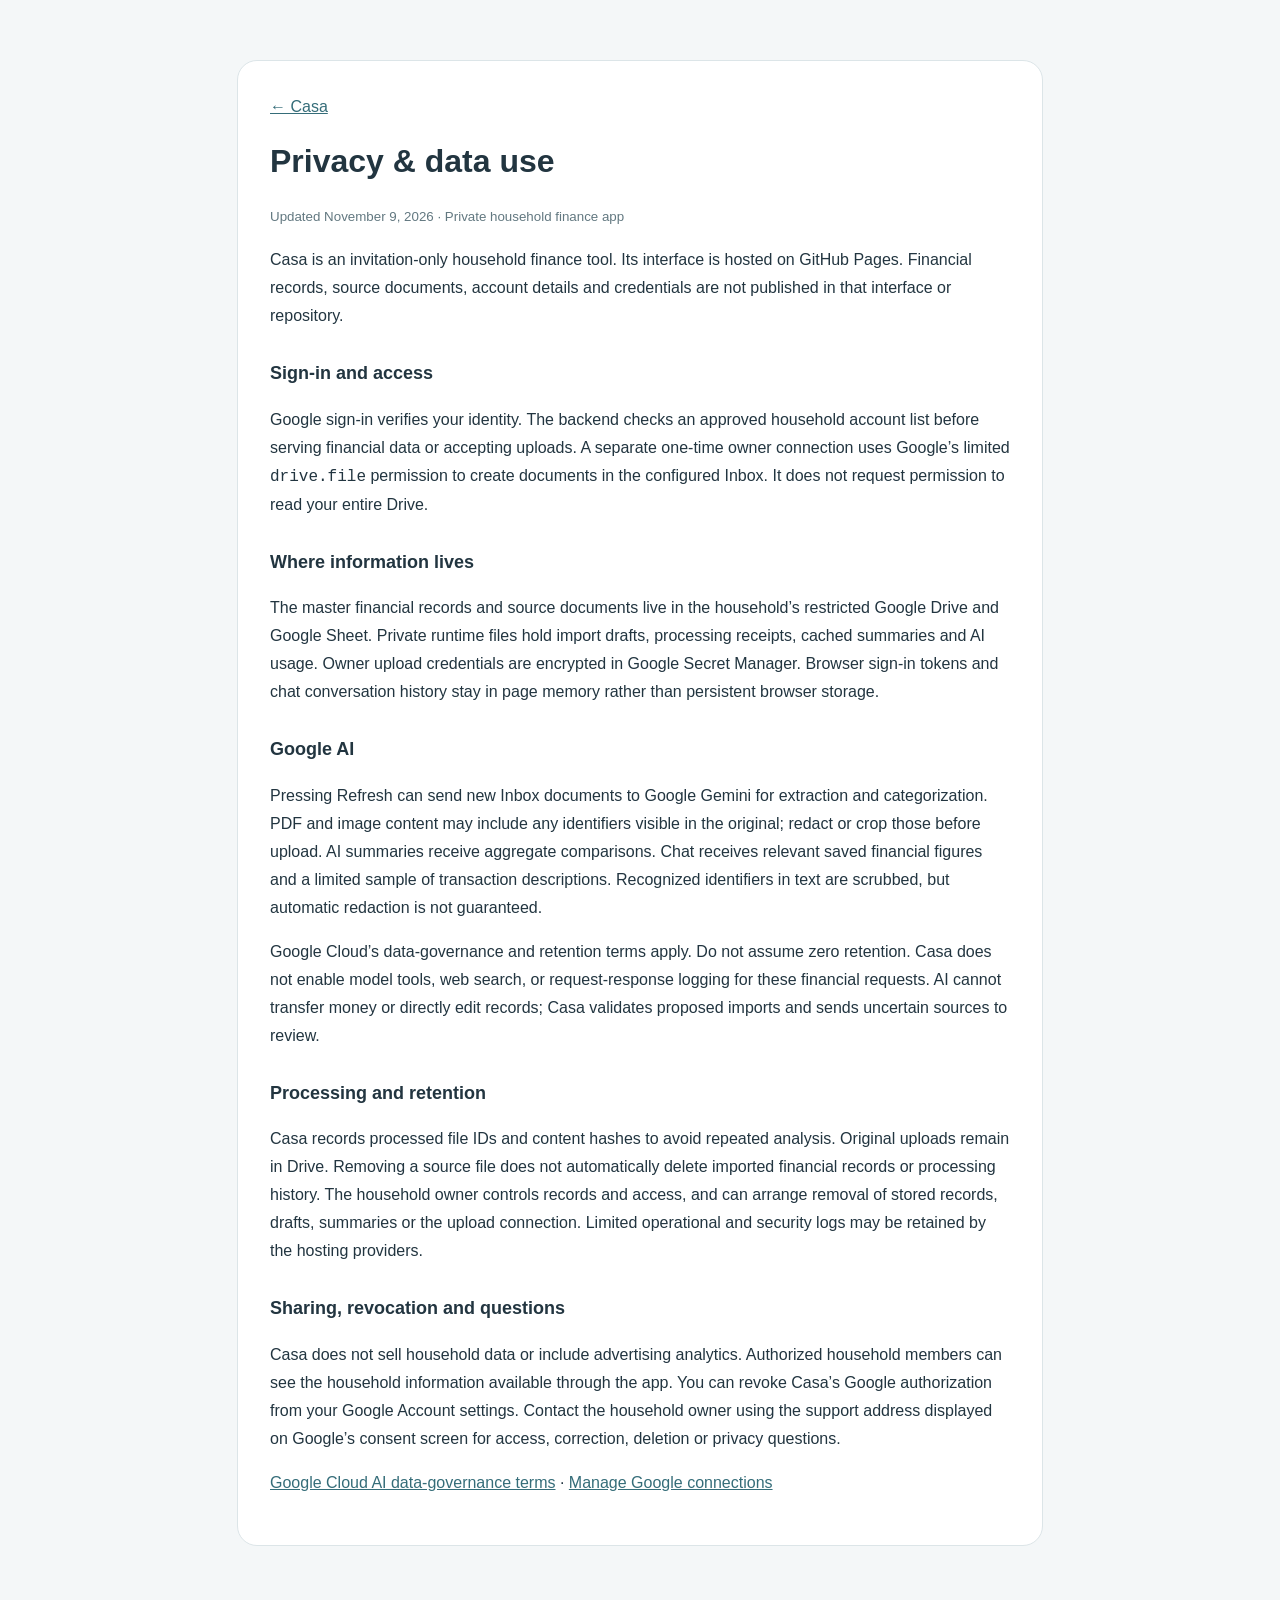
==== frontend/privacy.html @ 620e5fb4 "Publish Casa privacy policy for Google consent" ====
<!doctype html><html lang="en"><head><meta charset="utf-8"><meta name="viewport" content="width=device-width,initial-scale=1"><title>Casa · Privacy & data use</title><style>body{margin:0;background:#f4f7f8;color:#223540;font:16px/1.75 -apple-system,BlinkMacSystemFont,"Segoe UI",sans-serif}main{max-width:740px;margin:60px auto;padding:32px;background:white;border:1px solid #dce5e8;border-radius:20px}a{color:#356d79}h1{line-height:1.2}h2{font-size:18px;margin-top:28px}small{color:#627880}@media(max-width:600px){main{margin:16px;padding:24px}}</style></head><body><main><a href="./">← Casa</a><h1>Privacy & data use</h1><small>Updated November 9, 2026 · Private household finance app</small><p>Casa is an invitation-only household finance tool. Its interface is hosted on GitHub Pages. Financial records, source documents, account details and credentials are not published in that interface or repository.</p><h2>Sign-in and access</h2><p>Google sign-in verifies your identity. The backend checks an approved household account list before serving financial data or accepting uploads. A separate one-time owner connection uses Google’s limited <code>drive.file</code> permission to create documents in the configured Inbox. It does not request permission to read your entire Drive.</p><h2>Where information lives</h2><p>The master financial records and source documents live in the household’s restricted Google Drive and Google Sheet. Private runtime files hold import drafts, processing receipts, cached summaries and AI usage. Owner upload credentials are encrypted in Google Secret Manager. Browser sign-in tokens and chat conversation history stay in page memory rather than persistent browser storage.</p><h2>Google AI</h2><p>Pressing Refresh can send new Inbox documents to Google Gemini for extraction and categorization. PDF and image content may include any identifiers visible in the original; redact or crop those before upload. AI summaries receive aggregate comparisons. Chat receives relevant saved financial figures and a limited sample of transaction descriptions. Recognized identifiers in text are scrubbed, but automatic redaction is not guaranteed.</p><p>Google Cloud’s data-governance and retention terms apply. Do not assume zero retention. Casa does not enable model tools, web search, or request-response logging for these financial requests. AI cannot transfer money or directly edit records; Casa validates proposed imports and sends uncertain sources to review.</p><h2>Processing and retention</h2><p>Casa records processed file IDs and content hashes to avoid repeated analysis. Original uploads remain in Drive. Removing a source file does not automatically delete imported financial records or processing history. The household owner controls records and access, and can arrange removal of stored records, drafts, summaries or the upload connection. Limited operational and security logs may be retained by the hosting providers.</p><h2>Sharing, revocation and questions</h2><p>Casa does not sell household data or include advertising analytics. Authorized household members can see the household information available through the app. You can revoke Casa’s Google authorization from your Google Account settings. Contact the household owner using the support address displayed on Google’s consent screen for access, correction, deletion or privacy questions.</p><p><a href="https://docs.cloud.google.com/vertex-ai/generative-ai/docs/data-governance">Google Cloud AI data-governance terms</a> · <a href="https://myaccount.google.com/connections">Manage Google connections</a></p></main></body></html>
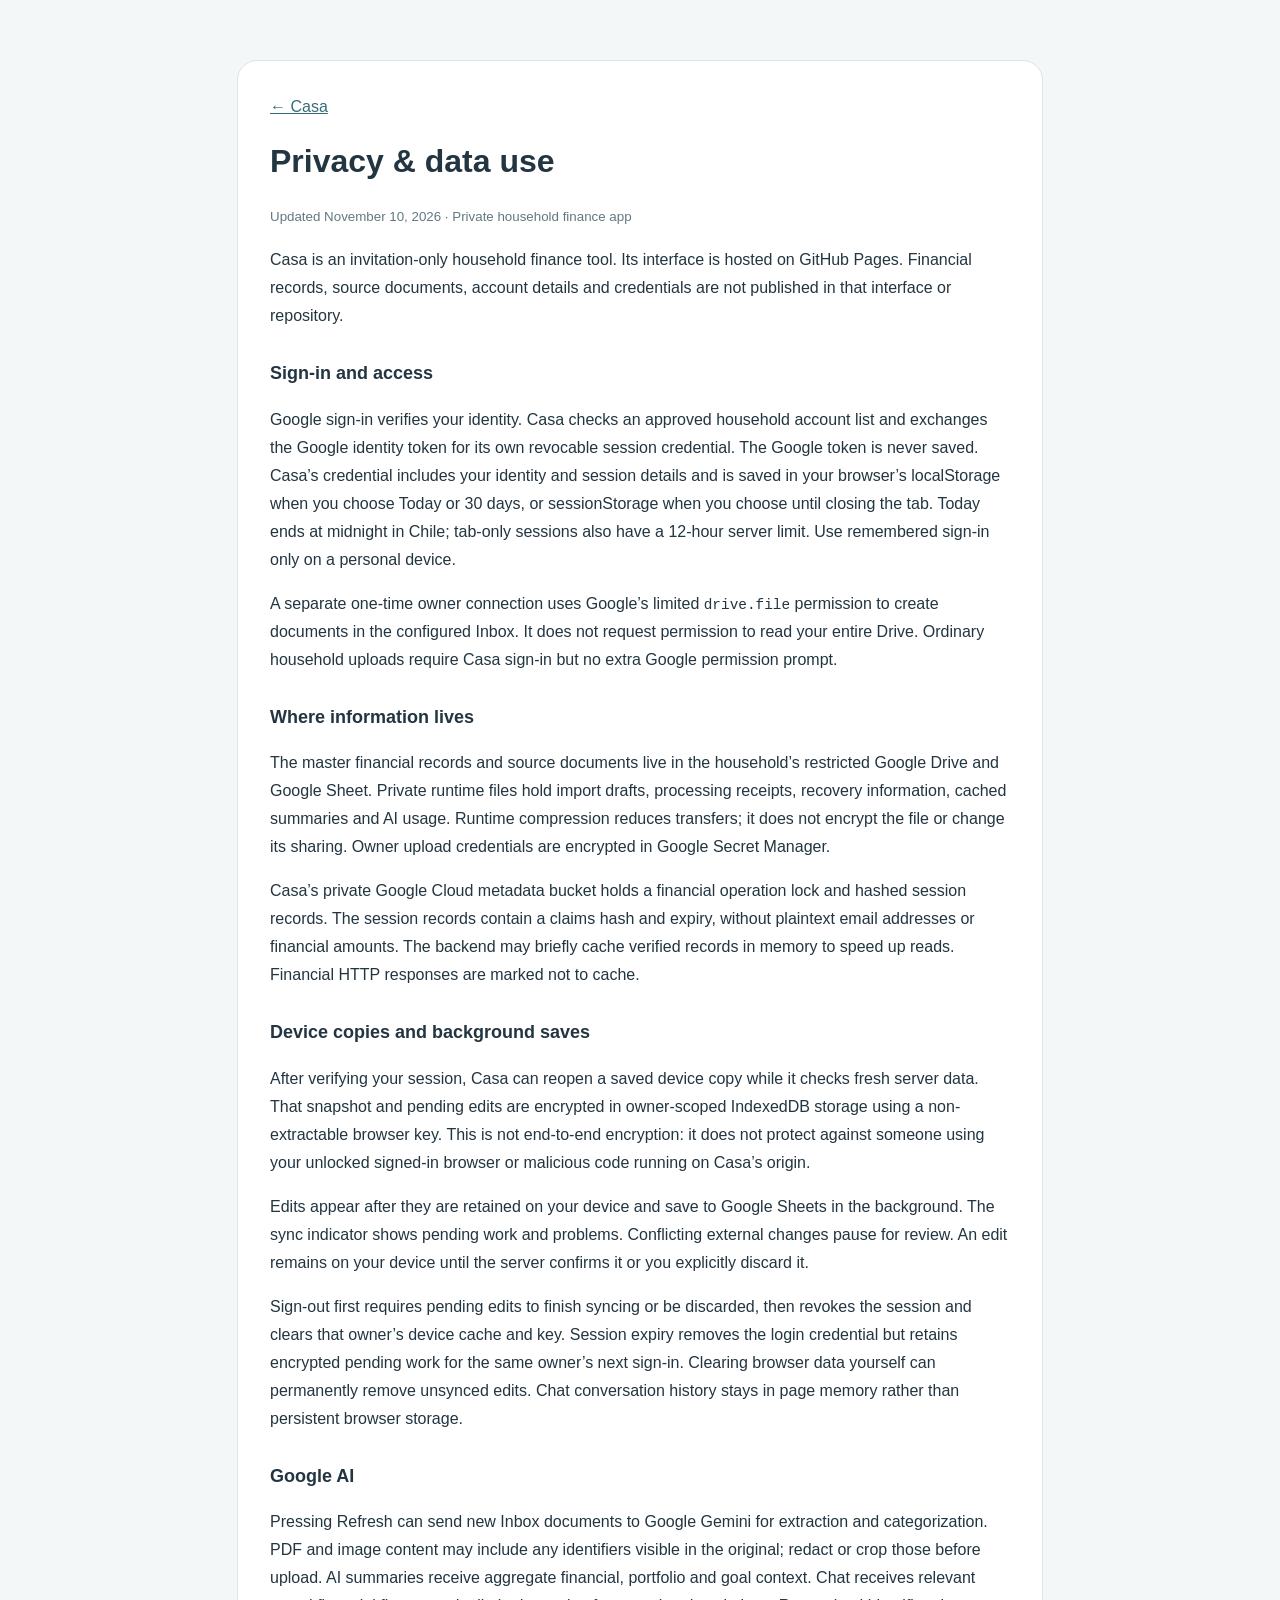
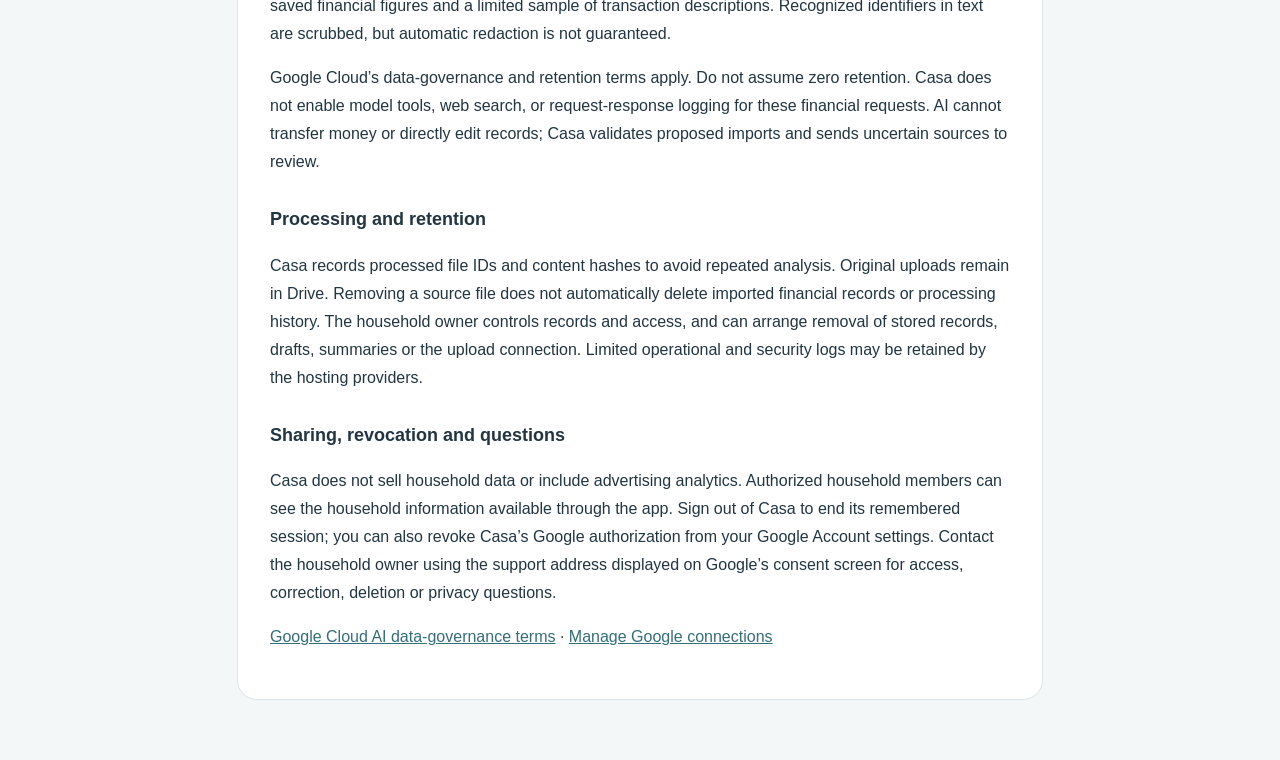
==== commit 0bd871f5: "Refresh household dashboard and make sessions and saves seamless" ====
--- a/frontend/privacy.html
+++ b/frontend/privacy.html
@@ -1 +1,47 @@
-<!doctype html><html lang="en"><head><meta charset="utf-8"><meta name="viewport" content="width=device-width,initial-scale=1"><title>Casa · Privacy & data use</title><style>body{margin:0;background:#f4f7f8;color:#223540;font:16px/1.75 -apple-system,BlinkMacSystemFont,"Segoe UI",sans-serif}main{max-width:740px;margin:60px auto;padding:32px;background:white;border:1px solid #dce5e8;border-radius:20px}a{color:#356d79}h1{line-height:1.2}h2{font-size:18px;margin-top:28px}small{color:#627880}@media(max-width:600px){main{margin:16px;padding:24px}}</style></head><body><main><a href="./">← Casa</a><h1>Privacy & data use</h1><small>Updated November 9, 2026 · Private household finance app</small><p>Casa is an invitation-only household finance tool. Its interface is hosted on GitHub Pages. Financial records, source documents, account details and credentials are not published in that interface or repository.</p><h2>Sign-in and access</h2><p>Google sign-in verifies your identity. The backend checks an approved household account list before serving financial data or accepting uploads. A separate one-time owner connection uses Google’s limited <code>drive.file</code> permission to create documents in the configured Inbox. It does not request permission to read your entire Drive.</p><h2>Where information lives</h2><p>The master financial records and source documents live in the household’s restricted Google Drive and Google Sheet. Private runtime files hold import drafts, processing receipts, cached summaries and AI usage. Owner upload credentials are encrypted in Google Secret Manager. Browser sign-in tokens and chat conversation history stay in page memory rather than persistent browser storage.</p><h2>Google AI</h2><p>Pressing Refresh can send new Inbox documents to Google Gemini for extraction and categorization. PDF and image content may include any identifiers visible in the original; redact or crop those before upload. AI summaries receive aggregate comparisons. Chat receives relevant saved financial figures and a limited sample of transaction descriptions. Recognized identifiers in text are scrubbed, but automatic redaction is not guaranteed.</p><p>Google Cloud’s data-governance and retention terms apply. Do not assume zero retention. Casa does not enable model tools, web search, or request-response logging for these financial requests. AI cannot transfer money or directly edit records; Casa validates proposed imports and sends uncertain sources to review.</p><h2>Processing and retention</h2><p>Casa records processed file IDs and content hashes to avoid repeated analysis. Original uploads remain in Drive. Removing a source file does not automatically delete imported financial records or processing history. The household owner controls records and access, and can arrange removal of stored records, drafts, summaries or the upload connection. Limited operational and security logs may be retained by the hosting providers.</p><h2>Sharing, revocation and questions</h2><p>Casa does not sell household data or include advertising analytics. Authorized household members can see the household information available through the app. You can revoke Casa’s Google authorization from your Google Account settings. Contact the household owner using the support address displayed on Google’s consent screen for access, correction, deletion or privacy questions.</p><p><a href="https://docs.cloud.google.com/vertex-ai/generative-ai/docs/data-governance">Google Cloud AI data-governance terms</a> · <a href="https://myaccount.google.com/connections">Manage Google connections</a></p></main></body></html>
+<!doctype html>
+<html lang="en">
+<head>
+  <meta charset="utf-8">
+  <meta name="viewport" content="width=device-width,initial-scale=1">
+  <title>Casa · Privacy &amp; data use</title>
+  <style>
+    body{margin:0;background:#f4f7f8;color:#223540;font:16px/1.75 -apple-system,BlinkMacSystemFont,"Segoe UI",sans-serif}
+    main{max-width:740px;margin:60px auto;padding:32px;background:white;border:1px solid #dce5e8;border-radius:20px}
+    a{color:#356d79}h1{line-height:1.2}h2{font-size:18px;margin-top:28px}small{color:#627880}
+    code{font-size:.9em;overflow-wrap:anywhere}
+    @media(max-width:600px){main{margin:16px;padding:24px}}
+  </style>
+</head>
+<body>
+<main>
+  <a href="./">← Casa</a>
+  <h1>Privacy &amp; data use</h1>
+  <small>Updated November 10, 2026 · Private household finance app</small>
+  <p>Casa is an invitation-only household finance tool. Its interface is hosted on GitHub Pages. Financial records, source documents, account details and credentials are not published in that interface or repository.</p>
+
+  <h2>Sign-in and access</h2>
+  <p>Google sign-in verifies your identity. Casa checks an approved household account list and exchanges the Google identity token for its own revocable session credential. The Google token is never saved. Casa’s credential includes your identity and session details and is saved in your browser’s localStorage when you choose Today or 30 days, or sessionStorage when you choose until closing the tab. Today ends at midnight in Chile; tab-only sessions also have a 12-hour server limit. Use remembered sign-in only on a personal device.</p>
+  <p>A separate one-time owner connection uses Google’s limited <code>drive.file</code> permission to create documents in the configured Inbox. It does not request permission to read your entire Drive. Ordinary household uploads require Casa sign-in but no extra Google permission prompt.</p>
+
+  <h2>Where information lives</h2>
+  <p>The master financial records and source documents live in the household’s restricted Google Drive and Google Sheet. Private runtime files hold import drafts, processing receipts, recovery information, cached summaries and AI usage. Runtime compression reduces transfers; it does not encrypt the file or change its sharing. Owner upload credentials are encrypted in Google Secret Manager.</p>
+  <p>Casa’s private Google Cloud metadata bucket holds a financial operation lock and hashed session records. The session records contain a claims hash and expiry, without plaintext email addresses or financial amounts. The backend may briefly cache verified records in memory to speed up reads. Financial HTTP responses are marked not to cache.</p>
+
+  <h2>Device copies and background saves</h2>
+  <p>After verifying your session, Casa can reopen a saved device copy while it checks fresh server data. That snapshot and pending edits are encrypted in owner-scoped IndexedDB storage using a non-extractable browser key. This is not end-to-end encryption: it does not protect against someone using your unlocked signed-in browser or malicious code running on Casa’s origin.</p>
+  <p>Edits appear after they are retained on your device and save to Google Sheets in the background. The sync indicator shows pending work and problems. Conflicting external changes pause for review. An edit remains on your device until the server confirms it or you explicitly discard it.</p>
+  <p>Sign-out first requires pending edits to finish syncing or be discarded, then revokes the session and clears that owner’s device cache and key. Session expiry removes the login credential but retains encrypted pending work for the same owner’s next sign-in. Clearing browser data yourself can permanently remove unsynced edits. Chat conversation history stays in page memory rather than persistent browser storage.</p>
+
+  <h2>Google AI</h2>
+  <p>Pressing Refresh can send new Inbox documents to Google Gemini for extraction and categorization. PDF and image content may include any identifiers visible in the original; redact or crop those before upload. AI summaries receive aggregate financial, portfolio and goal context. Chat receives relevant saved financial figures and a limited sample of transaction descriptions. Recognized identifiers in text are scrubbed, but automatic redaction is not guaranteed.</p>
+  <p>Google Cloud’s data-governance and retention terms apply. Do not assume zero retention. Casa does not enable model tools, web search, or request-response logging for these financial requests. AI cannot transfer money or directly edit records; Casa validates proposed imports and sends uncertain sources to review.</p>
+
+  <h2>Processing and retention</h2>
+  <p>Casa records processed file IDs and content hashes to avoid repeated analysis. Original uploads remain in Drive. Removing a source file does not automatically delete imported financial records or processing history. The household owner controls records and access, and can arrange removal of stored records, drafts, summaries or the upload connection. Limited operational and security logs may be retained by the hosting providers.</p>
+
+  <h2>Sharing, revocation and questions</h2>
+  <p>Casa does not sell household data or include advertising analytics. Authorized household members can see the household information available through the app. Sign out of Casa to end its remembered session; you can also revoke Casa’s Google authorization from your Google Account settings. Contact the household owner using the support address displayed on Google’s consent screen for access, correction, deletion or privacy questions.</p>
+  <p><a href="https://docs.cloud.google.com/vertex-ai/generative-ai/docs/data-governance">Google Cloud AI data-governance terms</a> · <a href="https://myaccount.google.com/connections">Manage Google connections</a></p>
+</main>
+</body>
+</html>
